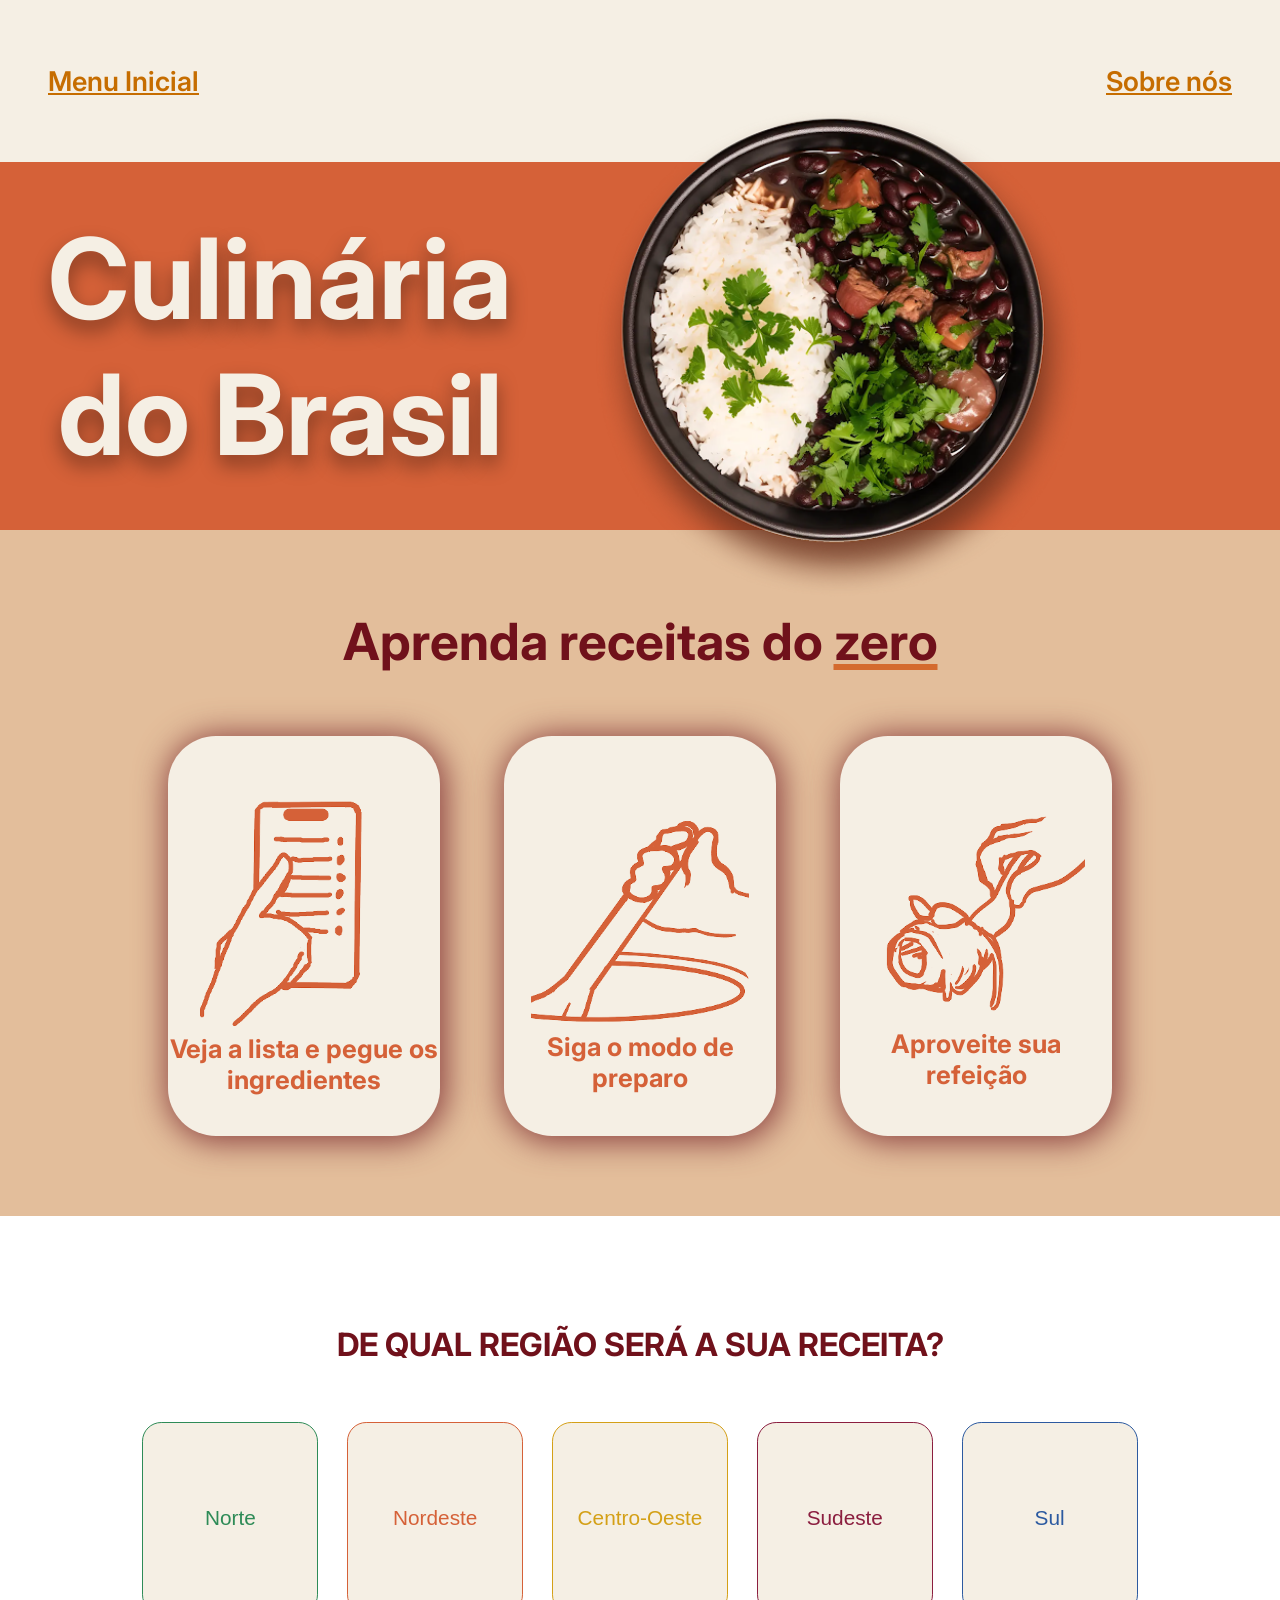
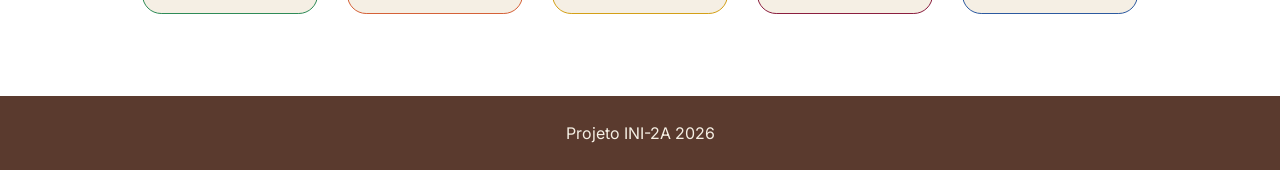
==== Index.html @ 8d3ca784 "Otimização e consertos" ====
<!DOCTYPE html>
<html lang="pt-br">
<head>
    <meta charset="UTF-8">
    <meta name="viewport" content="width=device-width, initial-scale=1.0">
    <title>Culinária do Brasil</title>
    <link rel="stylesheet" href="Style.css">
    <link href="https://fonts.googleapis.com/css2?family=Inter:wght@100..900&display=swap" rel="stylesheet">
    <link rel="icon" href="Imagens/Imgtitulo.ico">
</head>
<body>

    <nav>
         <a href="Index.html">Menu Inicial</a>
         <a href="SobreNos.html">Sobre nós</a>
    </nav>
    <header class="Divtitulo">
        <h1 class="Titulo"><strong>Culinária <br>do Brasil</strong></h1>
        <img src="Imagens\Imgtitulo.png" alt="Imagem do título" class="FeijoadaIMG">
    </header>

    <section class="Instrucoes flex-center-column"> 
        <h2 class="TituloSecao">Aprenda receitas do <span class="TituloSecao-Zero">zero</span></h2>
        <div class="ContainerCards flex-center">
            <div class="Card flex-center">
                <img src="Imagens/IMGcard1.png" alt="Imagem card1" class="Imgcards">
                <h3 class="Cardsubtitle">Veja a lista e pegue os ingredientes</h3>
            </div>
            
            <div class="Card flex-center">
                <img src="Imagens/IMGcard2.png" alt="Imagem card2" class="Imgcards">
                <h3 class="Cardsubtitle">Siga o modo de preparo</h3>
            </div>
            <div class="Card flex-center">
                <img src="Imagens/IMGcard3.png" alt="Imagem card3"class="Imgcards">
                <h3 class="Cardsubtitle">Aproveite sua refeição</h3>
            </div>
        </div>
    </section>

    <section class="Regioes flex-center-column">
         <h2 class="TituloRegioes">DE QUAL REGIÃO SERÁ A SUA RECEITA?</h2>
        <div class="BotoesRegioes">
            <a href="PaginaNorte.html"> <button class="region-button" id="Button1">Norte</button></a>
            <a href="PaginaNordeste.html"><button class="region-button" id="Button2">Nordeste</button></a>
            <a href="PaginaCentro_Oeste.html"><button class="region-button" id="Button3">Centro-Oeste</button></a>
            <a href="PaginaSudeste.html"><button class="region-button" id="Button4">Sudeste</button></a>
            <a href="PaginaSul.html"><button class="region-button" id="Button5">Sul</button></a>
        </div>
    </section>
        
        <footer class="Footer flex-center">
            <p class="Footerparagrafo">Projeto INI-2A 2026</p>
        </footer>
</body>
</html>
---- Style.css ----
body{
    margin: 0;
    font-family: 'Inter', sans-serif;
}

/*Nav bar e Footer */
nav{
    display: flex;
    justify-content: space-between;
    align-items: center;
    font-size: 1.7rem;
    height: 18vh;
    font-weight: 600;
    padding: 0px 3rem;
    color: #C66D00;
    background-color: #F5EFE4;
}
nav a{
    font: inherit; 
    color: #C66D00;
}
nav a:hover{
    color: #a1651b;
}
.Footer{
    padding: 1.7rem 0;
    font-size: 1rem;
    background-color: #5A3A2E;
    color: #F5EFE4;
}
.Footerparagrafo{
    margin: 0;
}
/* Classes utilitárias */
.flex-center{
    display:flex;
    align-items:center;
    justify-content:center;
}
.flex-center-column{
    display: flex;
    flex-direction: column;
    align-items: center;
    justify-content: center;
}
.ReceitaSubtitulo{
    margin: 0;
    padding: 2rem 3rem;
    font-size: 5rem;
    color: #70111B;
}
.ReceitaImg{
    height: 25rem;
}

 /*Pagina Inicial */
.Divtitulo{
    display: flex;
    align-items: center; 
    text-align: center;
    height: auto;
    max-height: 23rem;
    background-color: #D56138;
}
.Titulo {
    margin: 0;
    padding: 0px 3rem;
    font-size: 7rem;
    text-shadow: 0px 10px 20px rgba(0, 0, 0, 0.39);
    color: #F5EFE4;
}
.FeijoadaIMG{
    position: relative;
    height: 33rem;
    top: 0.5rem;
}
.Instrucoes{ 
    background-color: #E3BE9B;
    padding: 5rem;
    gap: 4rem;
}
.ContainerCards{
    flex-wrap: wrap;
    gap: 4rem;
}
.Card{
    flex-direction: column;
    height: 25rem;
    width: 17rem;
    border-radius: 3rem;
    box-shadow: 0.15rem 0.15rem 2rem 0.2rem #8a3f3f;
    background-color: #F5EFE4;
}
.TituloSecao{
    margin: 0;
    font-size: 3.2rem;
    color: #70111B;
}
.TituloSecao-Zero{
    text-decoration: underline;
    text-decoration-thickness: 0.4rem;
    text-underline-offset: 0.25rem;
    text-decoration-color: #d46a2e;
}

.Imgcards{
    user-select: none;
    height:auto;
    max-width:80%;
}
.Cardsubtitle{
    user-select: none;
    text-align: center;
    margin: 0;
    font-size: 1.6rem;
    color: #D56138;
}
/* Usado nas paginas de regiões e na inicial */
.Regioes{
    height: 30rem;
}
.TituloRegioes{
    padding-bottom: 2rem;
    font-size: 2rem;
    text-align: center; 
    color: #70111B;
}
.region-button{
    cursor: pointer;
    border-style: none;
    user-select: none;
    height: 12rem;
    width: 11rem;
    border-radius: 1.2rem;
    font-size: 1.3rem;
    transition: 0.15s;
    background-color: rgb(245,239,228);
}
.region-button:hover{
    background-color:#e6ded5;
    transform: translateY(-10px);
    box-shadow: 0.1rem 0px 0.5rem 0.1rem #555;

}
#Button1{
    border:  solid 0.1rem #2E8B57;
    color: #2E8B57;
}
#Button2{
    border: solid 0.1rem rgb(213,97,56);
    color: #D56138;
}
#Button3{
    border: solid 0.1rem #D4A017;
    color:#D4A017;
}
#Button4{
    border: solid 0.1rem #8B1E3F;
    color: #8B1E3F;
}
#Button5{
    border:  solid 0.1rem #2C5AA0;
    color: #2C5AA0;
}
.BotoesRegioes{
    display: flex;
    gap: 1.8rem;
}
/* Usado em todas as paginas de região */
.header-receita{
    display:flex;
    align-items:center;
    justify-content:center;
    height: auto;
    background-color: #D56138;
}
.Ingredientes{
    display: flex;
    flex-direction: column;
    align-items: center;
    height: 60rem;
    background-color: #E3BE9B;
}
.Ingredientes-Div{
    display: flex;
    flex-direction: column;
    justify-content: center;
    height: 40rem;
    width: 60rem;
    border-radius: 5rem;
    box-shadow: 0.3rem 0.3rem 3rem 1rem #a6501e81;
    background-color: #F5EFE4;
}
.Ingredientes-Div h3{
    margin: 0;
    padding-left: 2.5rem;
    font-size: 3rem;
    color: #70111B;
}
.Ingredientes-Div ul li{
    padding-top: 0.5rem;
    font-size: 2rem;
    color: #701119;
}
.Ingredientes-Div ul{
    padding-left: 6.5rem;
    color: #D56138;
}
.Ingredientes-Div ul li::marker {
    color: #D56138; 
    font-size: 2rem; 
}
.MododePreparo-Fundo{
    display: flex;
    flex-direction: column;
    justify-content: center;
    overflow: hidden;
    height: 95rem;
    background-color: #F5EFE4;
}
.ModoDepreparo-Title{
    margin-top: 0;
    padding-left: 6rem;
    font-size: 3rem;
    color: #70111B;
}
.MododePreparo-Div ol li{
    padding: 1.3rem;
    font-size: 2rem;
    color: #D56138;
}
.MododePreparo-Div ol{
    padding: 1.3rem;
    padding-left: 9rem;
}
.MododePreparo-Div p{
    font-size: 2rem;
    color: #70111B;
}
.Historia-Fundo{
    overflow: hidden;
    height: 80rem;
    background-color: #E3BE9B;
}
.Historia-Card{
    display: flex;
    flex-direction: column;
    align-items: center;
    justify-content: flex-start;
    overflow: hidden;
    width: 55rem;
    height: 62rem;
    border-radius: 3rem;
    background-color: #F5EFE4;
}
.Historia-Card h2{
    margin: 0;
    padding-top: 3rem;
    font-size: 2.5rem;
    color: #D56138;
}
.Historia-Card p{
    text-align: center;
    margin: 0;
    font-size: 1.8rem;
    padding: 2rem;
    line-height: 2.3rem;
    color: #70111B;
}
.ImgHistoriaTacaca,
.ImgHistoriaAcarajé,
.ImgHistoria-ArrozComPequi,
.ImgHistoriaFeijoada,
.ImgHistoriachurrascogaucho{
    display:block;
    width:100%;
    height:40%;
}
/*Paginas Recitas */
.TacacaImg{
    padding-top: 2rem;
}
.Ingredientes-sul{
    display: flex;
    flex-direction: column;
    align-items: center;
    height: 45rem;
    background-color:#E3BE9B; 
}
#Ingredientes-Div-Sul{
    display: flex;
    height: 25rem;
    width: 60rem;
}
#ModoDePreparo-Sul{
    height: 80rem;
}
/*Pagina Sobre Nós*/
.Titulo-SobreNos-Fundo{
    display: grid;
    place-items: center;
    height: 23rem;
    background-color: #D56138;
}
.Titulo-SobreNos{
    text-align: center;
    margin: 0;
    font-size: 6rem;
    text-shadow: 1rem 1rem 2rem rgba(0, 0, 0, 0.39);
    color: #F5EFE4;

}
.MembrosEquipe-Fundo{
    height: 95rem;
    background-color: #E3BE9B;
    display: grid;
    place-items: center;
}
.MembrosEquipe-Div{
    display: flex;
    flex-direction: column;
    box-sizing: border-box;
    padding: 4rem;
    height: 85rem;
    width: 60rem;
    border-radius: 3rem;
    background-color: #F5EFE4;
    box-shadow: 0.3rem 0.3rem 2rem 0.5rem #b1673c83;
}
.MembrosEquipe-Div h2{
    text-align: center;
    margin-bottom: 1rem;
    font-size: 2.3rem;
    color: #70111B;

}
.CardMembros{
    display: flex;
    padding-top: 2.5rem;
}
.InfoMembro{
    display: flex;
    flex-direction: column;
    margin-left: 2rem;
}
.InfoMembro h4{
    margin: 0;
    font-size: 1.4rem;
    font-weight: 500;
    color: #D56138;
}
.InfoMembro p{
    margin-top: 1rem;
    font-weight: 500;
    color: #70111B;
}
.ImgMembros{
   height: 20rem;
   width: 20rem;
   border-radius: 2rem;
}
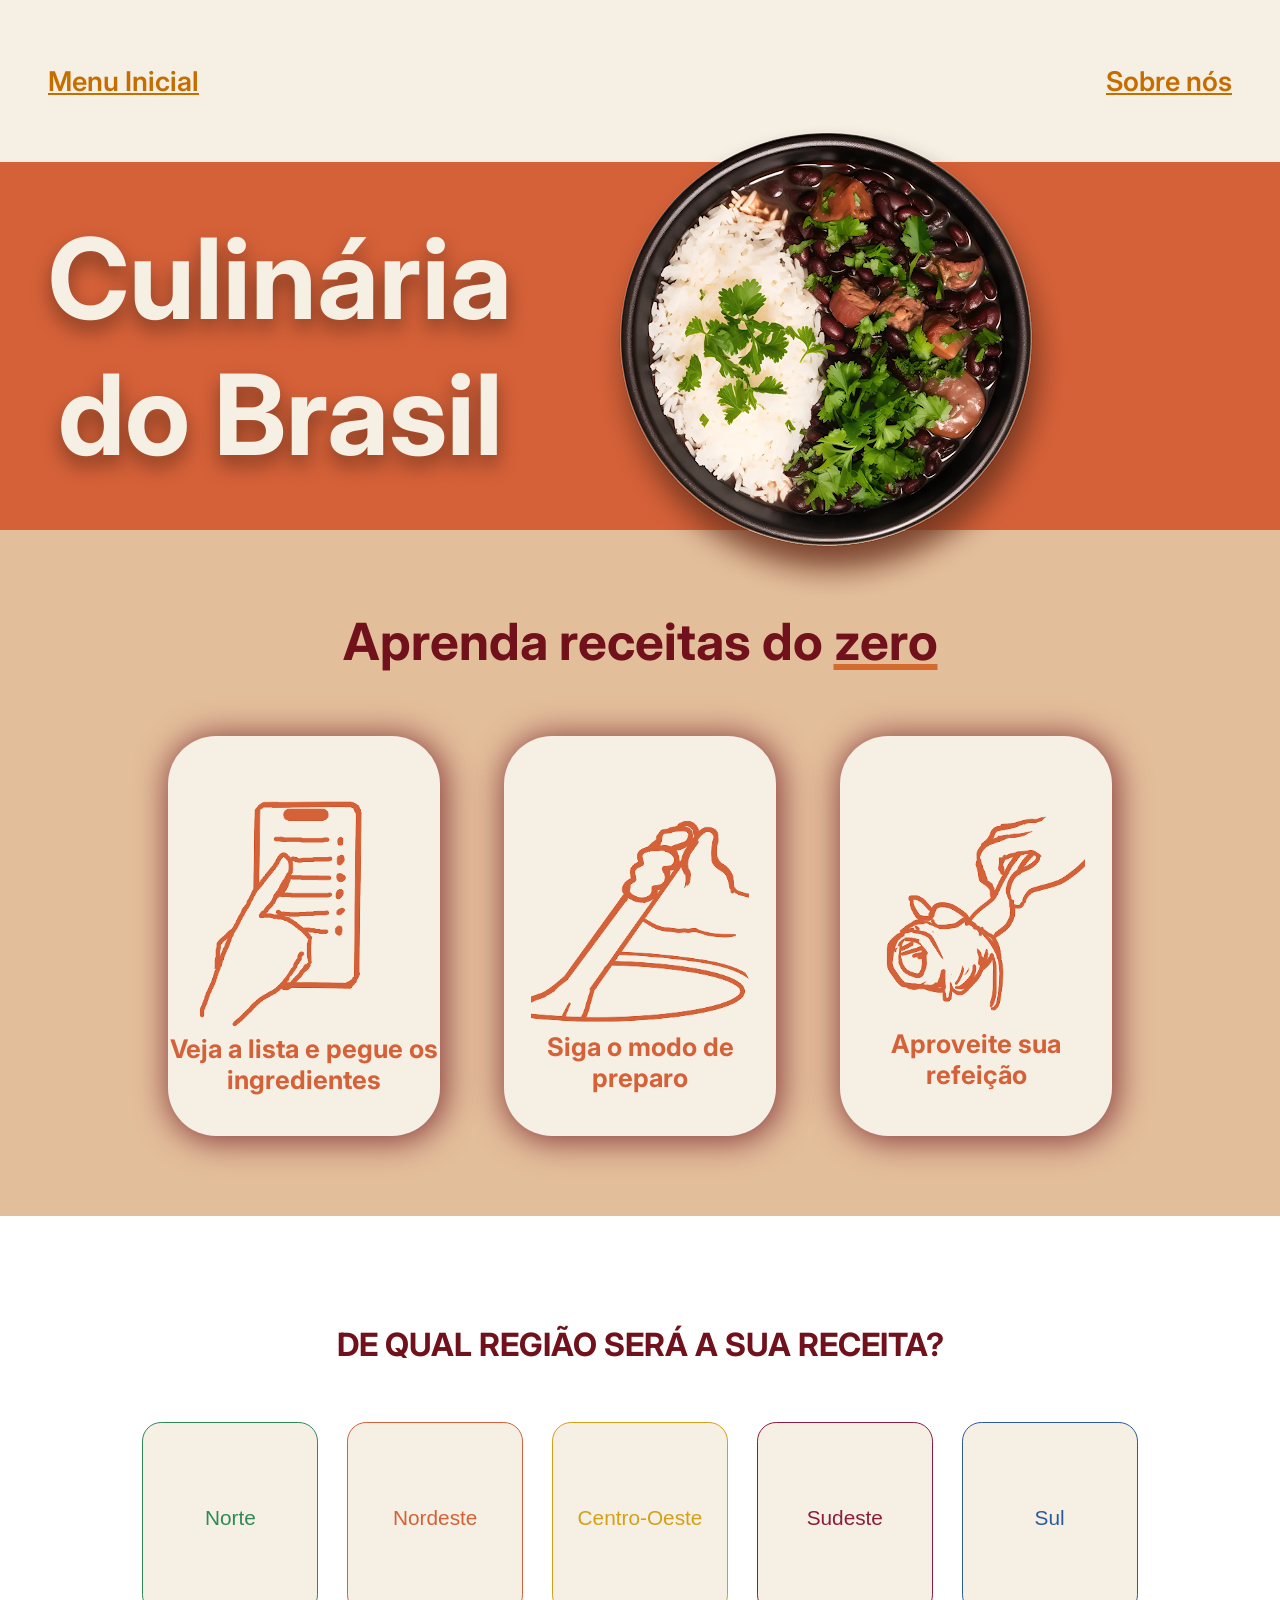
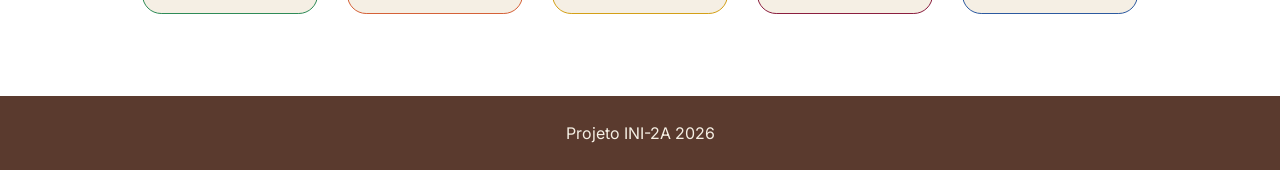
==== commit 9fa94a17: "Código kebab-case" ====
--- a/Index.html
+++ b/Index.html
@@ -14,43 +14,43 @@
          <a href="Index.html">Menu Inicial</a>
          <a href="SobreNos.html">Sobre nós</a>
     </nav>
-    <header class="Divtitulo">
-        <h1 class="Titulo"><strong>Culinária <br>do Brasil</strong></h1>
-        <img src="Imagens\Imgtitulo.png" alt="Imagem do título" class="FeijoadaIMG">
+    <header class="divtitulo">
+        <h1 class="titulo"><strong>Culinária <br>do Brasil</strong></h1>
+        <img src="Imagens/imagens-index-html/Imgtitulo.png" alt="Imagem do título" class="feijoada-img">
     </header>
 
-    <section class="Instrucoes flex-center-column"> 
-        <h2 class="TituloSecao">Aprenda receitas do <span class="TituloSecao-Zero">zero</span></h2>
-        <div class="ContainerCards flex-center">
-            <div class="Card flex-center">
-                <img src="Imagens/IMGcard1.png" alt="Imagem card1" class="Imgcards">
-                <h3 class="Cardsubtitle">Veja a lista e pegue os ingredientes</h3>
+    <section class="instrucoes flex-center-column"> 
+        <h2 class="titulo-secao">Aprenda receitas do <span class="titulo-secao-zero">zero</span></h2>
+        <div class="container-cards flex-center">
+            <div class="card flex-center">
+                <img src="Imagens/imagens-index-html/IMGcard1.png" alt="Imagem card1" class="imgcards">
+                <h3 class="cardsubtitle">Veja a lista e pegue os ingredientes</h3>
             </div>
             
-            <div class="Card flex-center">
-                <img src="Imagens/IMGcard2.png" alt="Imagem card2" class="Imgcards">
-                <h3 class="Cardsubtitle">Siga o modo de preparo</h3>
+            <div class="card flex-center">
+                <img src="Imagens/imagens-index-html/IMGcard2.png" alt="Imagem card2" class="imgcards">
+                <h3 class="cardsubtitle">Siga o modo de preparo</h3>
             </div>
-            <div class="Card flex-center">
-                <img src="Imagens/IMGcard3.png" alt="Imagem card3"class="Imgcards">
-                <h3 class="Cardsubtitle">Aproveite sua refeição</h3>
+            <div class="card flex-center">
+                <img src="Imagens/imagens-index-html/IMGcard3.png" alt="Imagem card3"class="imgcards">
+                <h3 class="cardsubtitle">Aproveite sua refeição</h3>
             </div>
         </div>
     </section>
 
-    <section class="Regioes flex-center-column">
-         <h2 class="TituloRegioes">DE QUAL REGIÃO SERÁ A SUA RECEITA?</h2>
-        <div class="BotoesRegioes">
-            <a href="PaginaNorte.html"> <button class="region-button" id="Button1">Norte</button></a>
-            <a href="PaginaNordeste.html"><button class="region-button" id="Button2">Nordeste</button></a>
-            <a href="PaginaCentro_Oeste.html"><button class="region-button" id="Button3">Centro-Oeste</button></a>
-            <a href="PaginaSudeste.html"><button class="region-button" id="Button4">Sudeste</button></a>
-            <a href="PaginaSul.html"><button class="region-button" id="Button5">Sul</button></a>
+    <section class="regioes flex-center-column">
+         <h2 class="titulo-regioes">DE QUAL REGIÃO SERÁ A SUA RECEITA?</h2>
+        <div class="botoes-regioes">
+            <a href="PaginaNorte.html"> <button class="region-button" id="button1">Norte</button></a>
+            <a href="PaginaNordeste.html"><button class="region-button" id="button2">Nordeste</button></a>
+            <a href="PaginaCentro_Oeste.html"><button class="region-button" id="button3">Centro-Oeste</button></a>
+            <a href="PaginaSudeste.html"><button class="region-button" id="button4">Sudeste</button></a>
+            <a href="PaginaSul.html"><button class="region-button" id="button5">Sul</button></a>
         </div>
     </section>
         
-        <footer class="Footer flex-center">
-            <p class="Footerparagrafo">Projeto INI-2A 2026</p>
+        <footer class="footer flex-center">
+            <p class="footer-paragrafo">Projeto INI-2A 2026</p>
         </footer>
 </body>
 </html>
--- a/Style.css
+++ b/Style.css
@@ -20,15 +20,17 @@
     color: #C66D00;
 }
 nav a:hover{
-    color: #a1651b;
-}
-.Footer{
+    transition: 0.05s;
+    color: #ad651d;
+    font-size: 2rem;
+}
+.footer{
     padding: 1.7rem 0;
     font-size: 1rem;
     background-color: #5A3A2E;
     color: #F5EFE4;
 }
-.Footerparagrafo{
+.footer-paragrafo{
     margin: 0;
 }
 /* Classes utilitárias */
@@ -43,18 +45,18 @@
     align-items: center;
     justify-content: center;
 }
-.ReceitaSubtitulo{
+.receita-subtitulo{
     margin: 0;
     padding: 2rem 3rem;
     font-size: 5rem;
     color: #70111B;
 }
-.ReceitaImg{
+.receita-img{
     height: 25rem;
 }
 
  /*Pagina Inicial */
-.Divtitulo{
+.divtitulo{
     display: flex;
     align-items: center; 
     text-align: center;
@@ -62,28 +64,26 @@
     max-height: 23rem;
     background-color: #D56138;
 }
-.Titulo {
+.titulo{
     margin: 0;
     padding: 0px 3rem;
     font-size: 7rem;
     text-shadow: 0px 10px 20px rgba(0, 0, 0, 0.39);
     color: #F5EFE4;
 }
-.FeijoadaIMG{
+.feijoada-img{
     position: relative;
-    height: 33rem;
-    top: 0.5rem;
-}
-.Instrucoes{ 
+}
+.instrucoes{ 
     background-color: #E3BE9B;
     padding: 5rem;
     gap: 4rem;
 }
-.ContainerCards{
+.container-cards{
     flex-wrap: wrap;
     gap: 4rem;
 }
-.Card{
+.card{
     flex-direction: column;
     height: 25rem;
     width: 17rem;
@@ -91,35 +91,36 @@
     box-shadow: 0.15rem 0.15rem 2rem 0.2rem #8a3f3f;
     background-color: #F5EFE4;
 }
-.TituloSecao{
+.titulo-secao{
     margin: 0;
     font-size: 3.2rem;
     color: #70111B;
 }
-.TituloSecao-Zero{
+.titulo-secao-zero{
     text-decoration: underline;
     text-decoration-thickness: 0.4rem;
     text-underline-offset: 0.25rem;
     text-decoration-color: #d46a2e;
 }
 
-.Imgcards{
+.imgcards{
     user-select: none;
     height:auto;
     max-width:80%;
 }
-.Cardsubtitle{
+.cardsubtitle{
     user-select: none;
     text-align: center;
     margin: 0;
     font-size: 1.6rem;
     color: #D56138;
 }
+
 /* Usado nas paginas de regiões e na inicial */
-.Regioes{
+.regioes{
     height: 30rem;
 }
-.TituloRegioes{
+.titulo-regioes{
     padding-bottom: 2rem;
     font-size: 2rem;
     text-align: center; 
@@ -142,46 +143,52 @@
     box-shadow: 0.1rem 0px 0.5rem 0.1rem #555;
 
 }
-#Button1{
+#button1{
     border:  solid 0.1rem #2E8B57;
     color: #2E8B57;
 }
-#Button2{
+#button2{
     border: solid 0.1rem rgb(213,97,56);
     color: #D56138;
 }
-#Button3{
+#button3{
     border: solid 0.1rem #D4A017;
     color:#D4A017;
 }
-#Button4{
+#button4{
     border: solid 0.1rem #8B1E3F;
     color: #8B1E3F;
 }
-#Button5{
+#button5{
     border:  solid 0.1rem #2C5AA0;
     color: #2C5AA0;
 }
-.BotoesRegioes{
+.botoes-regioes{
     display: flex;
     gap: 1.8rem;
 }
+
 /* Usado em todas as paginas de região */
 .header-receita{
-    display:flex;
-    align-items:center;
-    justify-content:center;
+    display: flex;
+    align-items: center;
+    justify-content: center;
     height: auto;
     background-color: #D56138;
 }
-.Ingredientes{
+.header-receita figure{
+    margin: 0;
+    height: 100%;
+    line-height: 0;
+}
+.ingredientes{
     display: flex;
     flex-direction: column;
     align-items: center;
     height: 60rem;
     background-color: #E3BE9B;
 }
-.Ingredientes-Div{
+.ingredientes-div{
     display: flex;
     flex-direction: column;
     justify-content: center;
@@ -191,58 +198,58 @@
     box-shadow: 0.3rem 0.3rem 3rem 1rem #a6501e81;
     background-color: #F5EFE4;
 }
-.Ingredientes-Div h3{
+.ingredientes-div h3{
     margin: 0;
     padding-left: 2.5rem;
     font-size: 3rem;
     color: #70111B;
 }
-.Ingredientes-Div ul li{
+.ingredientes-div ul li{
     padding-top: 0.5rem;
     font-size: 2rem;
     color: #701119;
 }
-.Ingredientes-Div ul{
+.ingredientes-div ul{
     padding-left: 6.5rem;
     color: #D56138;
 }
-.Ingredientes-Div ul li::marker {
+.ingredientes-div ul li::marker {
     color: #D56138; 
     font-size: 2rem; 
 }
-.MododePreparo-Fundo{
+.modode-preparo-fundo{
     display: flex;
     flex-direction: column;
     justify-content: center;
     overflow: hidden;
-    height: 95rem;
-    background-color: #F5EFE4;
-}
-.ModoDepreparo-Title{
+    height: 100rem;
+    background-color: #F5EFE4;
+}
+.modo-depreparo-title{
     margin-top: 0;
     padding-left: 6rem;
     font-size: 3rem;
     color: #70111B;
 }
-.MododePreparo-Div ol li{
+.modode-preparo-div ol li{
     padding: 1.3rem;
     font-size: 2rem;
     color: #D56138;
 }
-.MododePreparo-Div ol{
+.modode-preparo-div ol{
     padding: 1.3rem;
     padding-left: 9rem;
 }
-.MododePreparo-Div p{
-    font-size: 2rem;
-    color: #70111B;
-}
-.Historia-Fundo{
+.modode-preparo-div p{
+    font-size: 2rem;
+    color: #70111B;
+}
+.historia-fundo{
     overflow: hidden;
     height: 80rem;
     background-color: #E3BE9B;
 }
-.Historia-Card{
+.historia-card{
     display: flex;
     flex-direction: column;
     align-items: center;
@@ -253,13 +260,13 @@
     border-radius: 3rem;
     background-color: #F5EFE4;
 }
-.Historia-Card h2{
+.historia-card h2{
     margin: 0;
     padding-top: 3rem;
     font-size: 2.5rem;
     color: #D56138;
 }
-.Historia-Card p{
+.historia-card p{
     text-align: center;
     margin: 0;
     font-size: 1.8rem;
@@ -267,56 +274,51 @@
     line-height: 2.3rem;
     color: #70111B;
 }
-.ImgHistoriaTacaca,
-.ImgHistoriaAcarajé,
-.ImgHistoria-ArrozComPequi,
-.ImgHistoriaFeijoada,
-.ImgHistoriachurrascogaucho{
-    display:block;
-    width:100%;
-    height:40%;
+.img-historia-regiao{
+    width: 100%;
+    height: 40%;
 }
 /*Paginas Recitas */
-.TacacaImg{
-    padding-top: 2rem;
-}
-.Ingredientes-sul{
+.tacaca-img, 
+.feijoada-img{
+   padding-top: 2rem;
+}
+.ingredientes-sul{
     display: flex;
     flex-direction: column;
     align-items: center;
     height: 45rem;
     background-color:#E3BE9B; 
 }
-#Ingredientes-Div-Sul{
-    display: flex;
+#ingredientes-div-sul{
     height: 25rem;
-    width: 60rem;
-}
-#ModoDePreparo-Sul{
+}
+
+#modo-de-preparo-sul{
     height: 80rem;
 }
+
 /*Pagina Sobre Nós*/
-.Titulo-SobreNos-Fundo{
+.titulo-sobrenos-fundo{
     display: grid;
     place-items: center;
     height: 23rem;
     background-color: #D56138;
 }
-.Titulo-SobreNos{
+.titulo-sobrenos{
     text-align: center;
     margin: 0;
     font-size: 6rem;
-    text-shadow: 1rem 1rem 2rem rgba(0, 0, 0, 0.39);
     color: #F5EFE4;
 
 }
-.MembrosEquipe-Fundo{
+.membros-equipe-fundo{
     height: 95rem;
     background-color: #E3BE9B;
     display: grid;
     place-items: center;
 }
-.MembrosEquipe-Div{
+.membros-equipe-div{
     display: flex;
     flex-direction: column;
     box-sizing: border-box;
@@ -327,35 +329,36 @@
     background-color: #F5EFE4;
     box-shadow: 0.3rem 0.3rem 2rem 0.5rem #b1673c83;
 }
-.MembrosEquipe-Div h2{
-    text-align: center;
-    margin-bottom: 1rem;
+.membros-equipe-div h2{
+    text-align: center;
+    margin-top: 1rem;
     font-size: 2.3rem;
     color: #70111B;
 
 }
-.CardMembros{
-    display: flex;
-    padding-top: 2.5rem;
-}
-.InfoMembro{
+.card-membros{
+    display: flex;
+    padding-top: 1rem;
+}
+.info-membro{
     display: flex;
     flex-direction: column;
     margin-left: 2rem;
 }
-.InfoMembro h4{
-    margin: 0;
+.info-membro h4{
+    margin: 0;
+    padding-top: 1.7rem;
     font-size: 1.4rem;
     font-weight: 500;
     color: #D56138;
 }
-.InfoMembro p{
+.info-membro p{
     margin-top: 1rem;
     font-weight: 500;
     color: #70111B;
 }
-.ImgMembros{
+.img-membros{
    height: 20rem;
    width: 20rem;
    border-radius: 2rem;
-}
+}
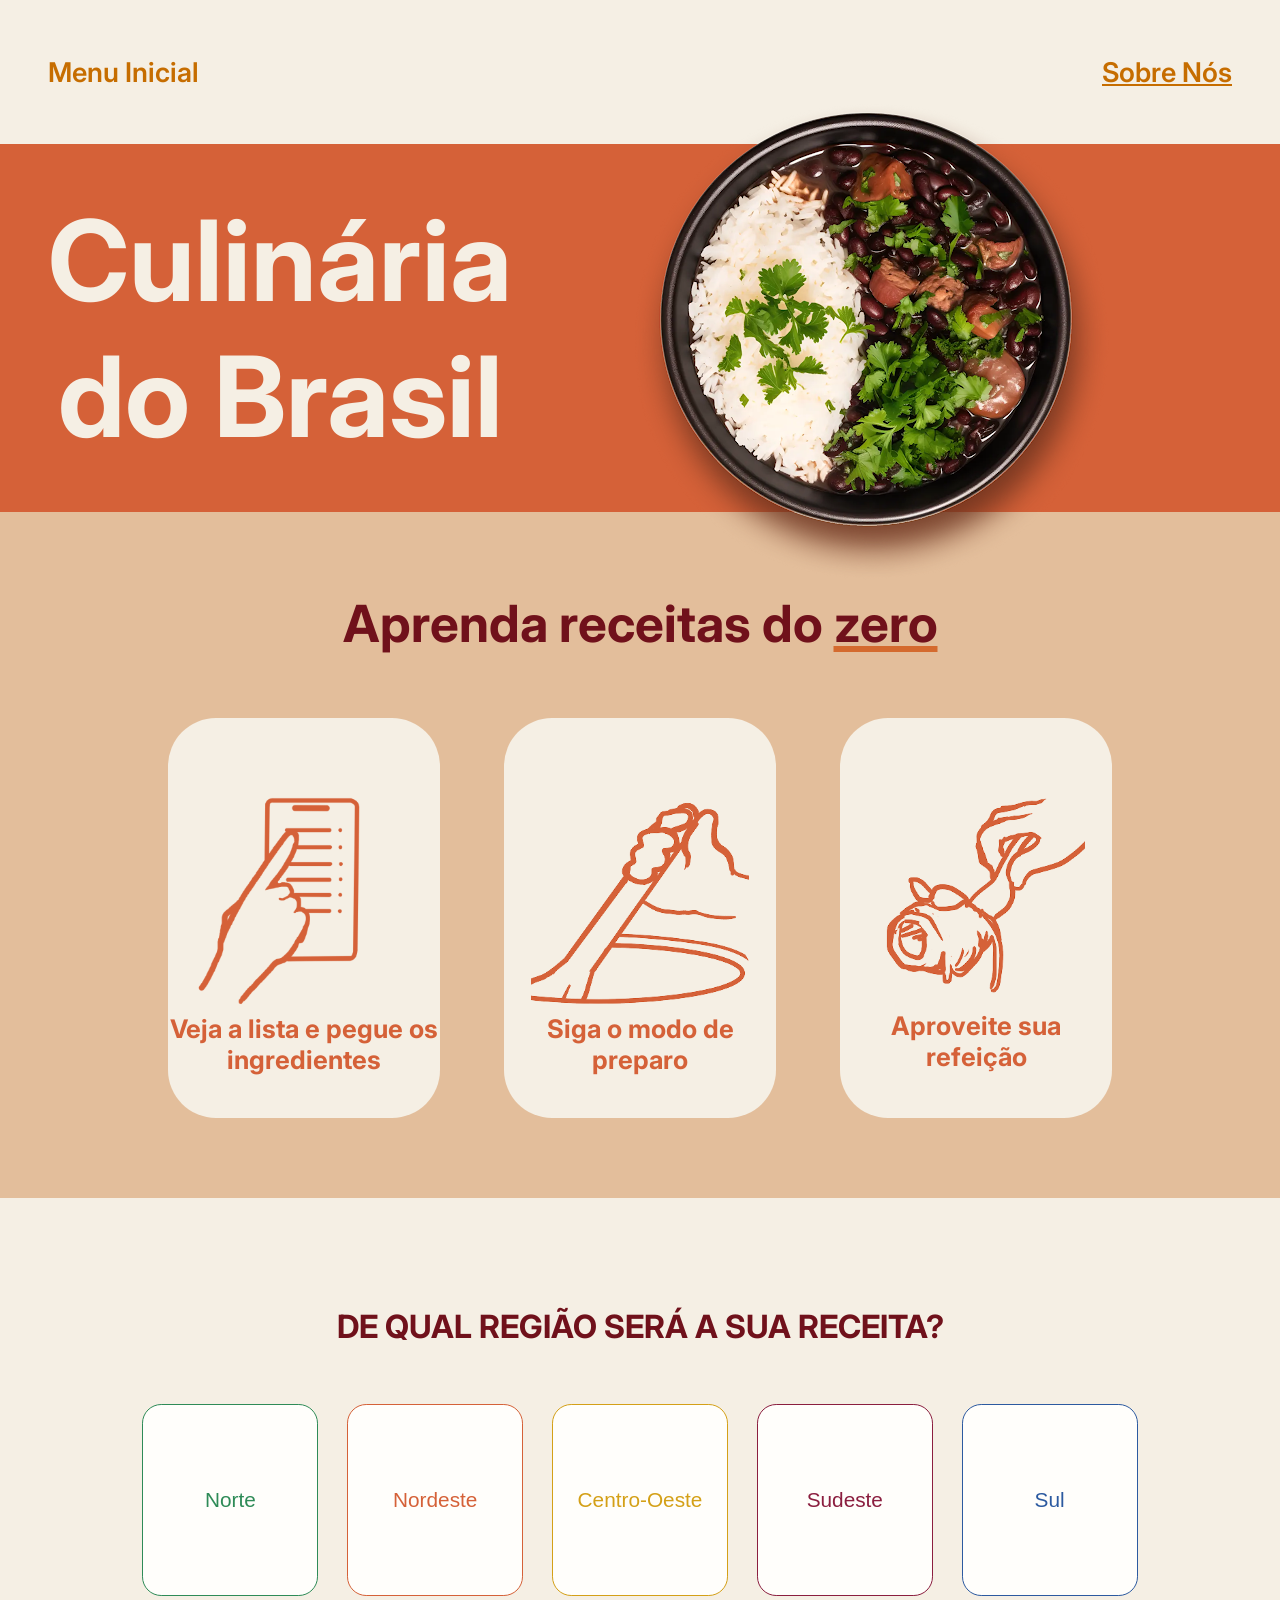
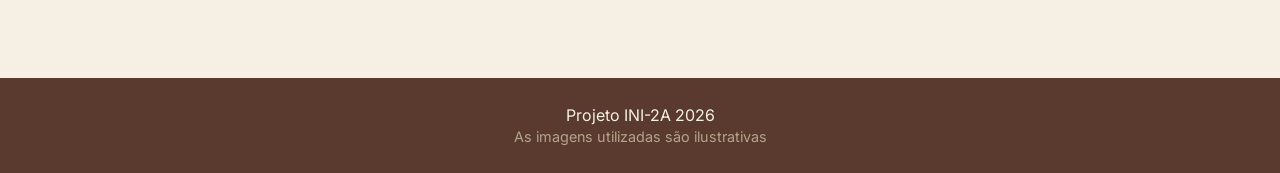
==== commit 912bad8e: "Commit 28/03" ====
--- a/Index.html
+++ b/Index.html
@@ -1,45 +1,50 @@
 <!DOCTYPE html>
 <html lang="pt-br">
-<head>
+<head> <!-- Cabeçalho da página com metadados e links para estilos e fontes -->
     <meta charset="UTF-8">
     <meta name="viewport" content="width=device-width, initial-scale=1.0">
     <title>Culinária do Brasil</title>
     <link rel="stylesheet" href="Style.css">
+    <!-- Importação da fonte Inter do Google Fonts -->
     <link href="https://fonts.googleapis.com/css2?family=Inter:wght@100..900&display=swap" rel="stylesheet">
+    <!-- Ícone da página -->
     <link rel="icon" href="Imagens/Imgtitulo.ico">
 </head>
-<body>
+<body> <!-- Corpo da página -->
 
-    <nav>
-         <a href="Index.html">Menu Inicial</a>
-         <a href="SobreNos.html">Sobre nós</a>
+    <nav> <!-- Barra de navegação -->
+        <p>Menu Inicial</p>
+        <a href="SobreNos.html">Sobre Nós</a>
     </nav>
-    <header class="divtitulo">
+    <header class="div-titulo"> <!-- Cabeçalho da página inicial com título e imagem -->
         <h1 class="titulo"><strong>Culinária <br>do Brasil</strong></h1>
-        <img src="Imagens/imagens-index-html/Imgtitulo.png" alt="Imagem do título" class="feijoada-img">
+        <figure>
+            <img src="Imagens/imagens-index-html/Imgtitulo.png" alt="Culinária do Brasil" class="feijoada-img">
+        </figure>
     </header>
 
-    <section class="instrucoes flex-center-column"> 
+    <section class="instrucoes flex-center-column">  <!-- Seção de instruções com título e cards -->
         <h2 class="titulo-secao">Aprenda receitas do <span class="titulo-secao-zero">zero</span></h2>
         <div class="container-cards flex-center">
             <div class="card flex-center">
-                <img src="Imagens/imagens-index-html/IMGcard1.png" alt="Imagem card1" class="imgcards">
-                <h3 class="cardsubtitle">Veja a lista e pegue os ingredientes</h3>
+                <img src="Imagens/imagens-index-html/IMGcard1.png" alt="Imagem card 1" class="img-cards">
+                <h3 class="card-subtitle">Veja a lista e pegue os ingredientes</h3>
             </div>
             
             <div class="card flex-center">
-                <img src="Imagens/imagens-index-html/IMGcard2.png" alt="Imagem card2" class="imgcards">
-                <h3 class="cardsubtitle">Siga o modo de preparo</h3>
+                <img src="Imagens/imagens-index-html/IMGcard2.png" alt="Imagem card 2" class="img-cards">
+                <h3 class="card-subtitle">Siga o modo de preparo</h3>
             </div>
+
             <div class="card flex-center">
-                <img src="Imagens/imagens-index-html/IMGcard3.png" alt="Imagem card3"class="imgcards">
-                <h3 class="cardsubtitle">Aproveite sua refeição</h3>
+                <img src="Imagens/imagens-index-html/IMGcard3.png" alt="Imagem card 3"class="img-cards">
+                <h3 class="card-subtitle">Aproveite sua refeição</h3>
             </div>
         </div>
     </section>
 
-    <section class="regioes flex-center-column">
-         <h2 class="titulo-regioes">DE QUAL REGIÃO SERÁ A SUA RECEITA?</h2>
+    <section class="regioes flex-center-column"> <!-- Seção das regiões com título e botões -->
+        <h2 class="titulo-regioes">DE QUAL REGIÃO SERÁ A SUA RECEITA?</h2>
         <div class="botoes-regioes">
             <a href="PaginaNorte.html"> <button class="region-button" id="button1">Norte</button></a>
             <a href="PaginaNordeste.html"><button class="region-button" id="button2">Nordeste</button></a>
@@ -49,8 +54,10 @@
         </div>
     </section>
         
-        <footer class="footer flex-center">
-            <p class="footer-paragrafo">Projeto INI-2A 2026</p>
-        </footer>
+    <footer class="footer flex-center"> <!-- Rodapé com informações do projeto -->
+        <p class="footer-paragrafo">Projeto INI-2A 2026</p>
+        <p class ="footer-paragrafo-imagem">As imagens utilizadas são ilustrativas</p>
+    </footer>
+
 </body>
 </html>
--- a/Style.css
+++ b/Style.css
@@ -9,7 +9,7 @@
     justify-content: space-between;
     align-items: center;
     font-size: 1.7rem;
-    height: 18vh;
+    height: 9rem;
     font-weight: 600;
     padding: 0px 3rem;
     color: #C66D00;
@@ -25,6 +25,8 @@
     font-size: 2rem;
 }
 .footer{
+    display: flex;
+    flex-direction: column;
     padding: 1.7rem 0;
     font-size: 1rem;
     background-color: #5A3A2E;
@@ -32,6 +34,12 @@
 }
 .footer-paragrafo{
     margin: 0;
+}
+.footer-paragrafo-imagem{
+    margin: 0;
+    padding-top: 0.2rem;
+    font-size: 0.9rem;
+    color: #b4a48c;
 }
 /* Classes utilitárias */
 .flex-center{
@@ -55,8 +63,8 @@
     height: 25rem;
 }
 
- /*Pagina Inicial */
-.divtitulo{
+ /* Página Inicial */
+.div-titulo{
     display: flex;
     align-items: center; 
     text-align: center;
@@ -68,7 +76,6 @@
     margin: 0;
     padding: 0px 3rem;
     font-size: 7rem;
-    text-shadow: 0px 10px 20px rgba(0, 0, 0, 0.39);
     color: #F5EFE4;
 }
 .feijoada-img{
@@ -88,7 +95,6 @@
     height: 25rem;
     width: 17rem;
     border-radius: 3rem;
-    box-shadow: 0.15rem 0.15rem 2rem 0.2rem #8a3f3f;
     background-color: #F5EFE4;
 }
 .titulo-secao{
@@ -102,13 +108,12 @@
     text-underline-offset: 0.25rem;
     text-decoration-color: #d46a2e;
 }
-
-.imgcards{
+.img-cards{
     user-select: none;
     height:auto;
     max-width:80%;
 }
-.cardsubtitle{
+.card-subtitle{
     user-select: none;
     text-align: center;
     margin: 0;
@@ -116,8 +121,9 @@
     color: #D56138;
 }
 
-/* Usado nas paginas de regiões e na inicial */
+/* Usado nas páginas de regiões e na inicial */
 .regioes{
+    background-color: #F5EFE4;
     height: 30rem;
 }
 .titulo-regioes{
@@ -135,13 +141,12 @@
     border-radius: 1.2rem;
     font-size: 1.3rem;
     transition: 0.15s;
-    background-color: rgb(245,239,228);
+    background-color: #fffefb;
 }
 .region-button:hover{
-    background-color:#e6ded5;
     transform: translateY(-10px);
     box-shadow: 0.1rem 0px 0.5rem 0.1rem #555;
-
+    background-color: #e7e6e2;
 }
 #button1{
     border:  solid 0.1rem #2E8B57;
@@ -168,7 +173,7 @@
     gap: 1.8rem;
 }
 
-/* Usado em todas as paginas de região */
+/* Usado em todas as páginas de região */
 .header-receita{
     display: flex;
     align-items: center;
@@ -195,7 +200,6 @@
     height: 40rem;
     width: 60rem;
     border-radius: 5rem;
-    box-shadow: 0.3rem 0.3rem 3rem 1rem #a6501e81;
     background-color: #F5EFE4;
 }
 .ingredientes-div h3{
@@ -213,11 +217,11 @@
     padding-left: 6.5rem;
     color: #D56138;
 }
-.ingredientes-div ul li::marker {
+.ingredientes-div ul li::marker{
     color: #D56138; 
     font-size: 2rem; 
 }
-.modode-preparo-fundo{
+.modo-de-preparo-fundo{
     display: flex;
     flex-direction: column;
     justify-content: center;
@@ -225,22 +229,22 @@
     height: 100rem;
     background-color: #F5EFE4;
 }
-.modo-depreparo-title{
+.modo-de-preparo-title{
     margin-top: 0;
     padding-left: 6rem;
     font-size: 3rem;
     color: #70111B;
 }
-.modode-preparo-div ol li{
+.modo-de-preparo-div ol li{
     padding: 1.3rem;
     font-size: 2rem;
     color: #D56138;
 }
-.modode-preparo-div ol{
+.modo-de-preparo-div ol{
     padding: 1.3rem;
     padding-left: 9rem;
 }
-.modode-preparo-div p{
+.modo-de-preparo-div p{
     font-size: 2rem;
     color: #70111B;
 }
@@ -278,7 +282,7 @@
     width: 100%;
     height: 40%;
 }
-/*Paginas Recitas */
+/* Páginas de Receitas */
 .tacaca-img, 
 .feijoada-img{
    padding-top: 2rem;
@@ -298,17 +302,17 @@
     height: 80rem;
 }
 
-/*Pagina Sobre Nós*/
-.titulo-sobrenos-fundo{
+/* Página "Sobre Nós" */
+.titulo-sobre-nos-fundo{
     display: grid;
     place-items: center;
     height: 23rem;
     background-color: #D56138;
 }
-.titulo-sobrenos{
-    text-align: center;
-    margin: 0;
-    font-size: 6rem;
+.titulo-sobre-nos{
+    text-align: center;
+    margin: 0;
+    font-size: 5rem;
     color: #F5EFE4;
 
 }
@@ -327,7 +331,6 @@
     width: 60rem;
     border-radius: 3rem;
     background-color: #F5EFE4;
-    box-shadow: 0.3rem 0.3rem 2rem 0.5rem #b1673c83;
 }
 .membros-equipe-div h2{
     text-align: center;
@@ -347,7 +350,7 @@
 }
 .info-membro h4{
     margin: 0;
-    padding-top: 1.7rem;
+    padding-top: 1.35rem;
     font-size: 1.4rem;
     font-weight: 500;
     color: #D56138;
